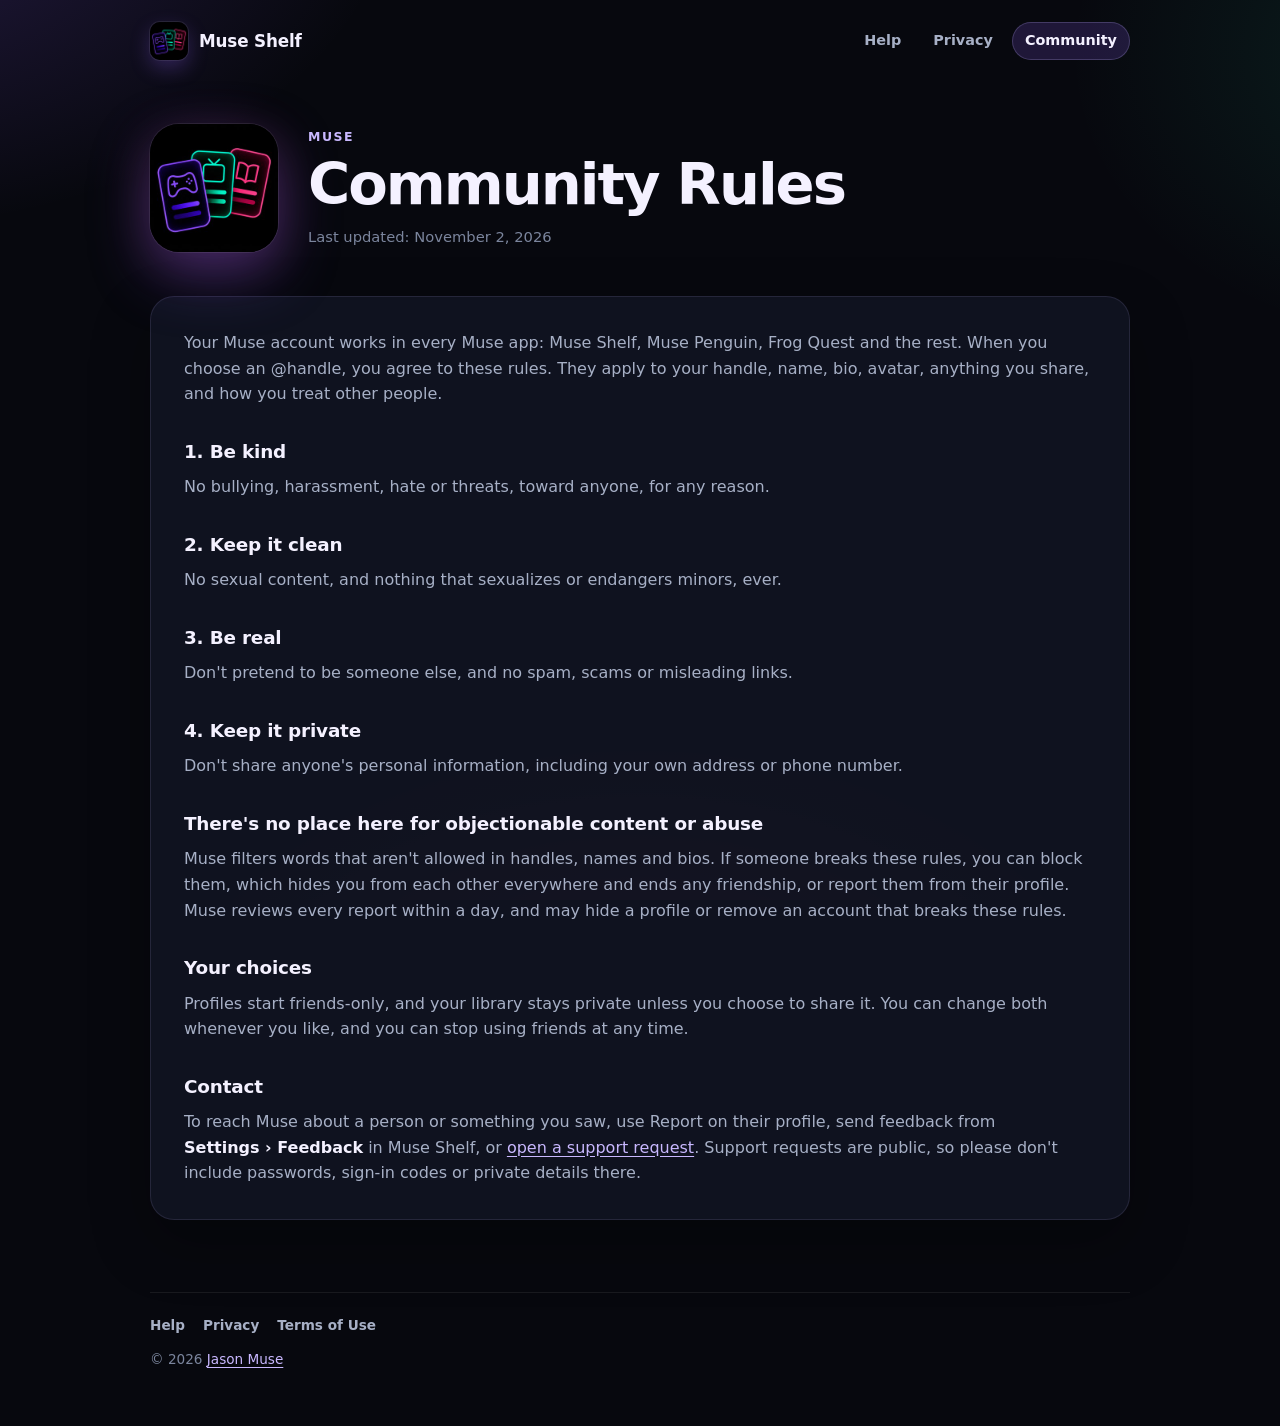
==== community.html @ 9e4001d7 "Explain ad tracking in the privacy policy and add the community rules Muse Shelf 1.1.0 shows ads to " ====
<!doctype html>
<html lang="en">
  <head>
    <meta charset="utf-8" />
    <meta name="viewport" content="width=device-width, initial-scale=1, viewport-fit=cover" />
    <title>Community Rules | Muse</title>
    <meta name="description" content="The rules everyone agrees to before using friends and profiles in Muse apps." />
    <meta name="author" content="Jason Muse" />
    <meta name="theme-color" content="#07080e" />
    <link rel="canonical" href="https://musemedia.app/community" />
    <link rel="icon" href="images/favicon.png" />
    <link rel="apple-touch-icon" href="images/apple-touch-icon.png" />
    <link rel="stylesheet" href="styles.css" />
  </head>
  <body>
    <div class="shell">
      <header class="site-header">
        <a class="brand" href="./">
          <img src="images/muse-shelf-icon.jpg" alt="" width="38" height="38" />
          <span>Muse Shelf</span>
        </a>
        <nav class="nav" aria-label="Muse Shelf pages">
          <a href="./">Help</a>
          <a href="privacy.html">Privacy</a>
          <a href="community.html" aria-current="page">Community</a>
        </nav>
      </header>

      <main>
        <section class="hero" aria-labelledby="page-title">
          <img class="hero-icon" src="images/muse-shelf-icon.jpg" alt="Muse Shelf app icon" width="128" height="128" />
          <div>
            <p class="eyebrow">Muse</p>
            <h1 id="page-title">Community Rules</h1>
            <p class="updated">Last updated: November 2, 2026</p>
          </div>
        </section>

        <article class="policy">
          <p>
            Your Muse account works in every Muse app: Muse Shelf, Muse Penguin, Frog Quest and the
            rest. When you choose an @handle, you agree to these rules. They apply to your handle,
            name, bio, avatar, anything you share, and how you treat other people.
          </p>

          <h2>1. Be kind</h2>
          <p>No bullying, harassment, hate or threats, toward anyone, for any reason.</p>

          <h2>2. Keep it clean</h2>
          <p>No sexual content, and nothing that sexualizes or endangers minors, ever.</p>

          <h2>3. Be real</h2>
          <p>Don't pretend to be someone else, and no spam, scams or misleading links.</p>

          <h2>4. Keep it private</h2>
          <p>Don't share anyone's personal information, including your own address or phone number.</p>

          <h2>There's no place here for objectionable content or abuse</h2>
          <p>
            Muse filters words that aren't allowed in handles, names and bios. If someone breaks
            these rules, you can block them, which hides you from each other everywhere and ends
            any friendship, or report them from their profile. Muse reviews every report within a
            day, and may hide a profile or remove an account that breaks these rules.
          </p>

          <h2>Your choices</h2>
          <p>
            Profiles start friends-only, and your library stays private unless you choose to share
            it. You can change both whenever you like, and you can stop using friends at any time.
          </p>

          <h2>Contact</h2>
          <p>
            To reach Muse about a person or something you saw, use Report on their profile, send
            feedback from <span class="path-text">Settings &rsaquo; Feedback</span> in Muse Shelf, or
            <a href="https://github.com/jasonmuse/muse-media-tracker-support/issues/new/choose" target="_blank" rel="noopener noreferrer">open a support request</a>.
            Support requests are public, so please don't include passwords, sign-in codes or
            private details there.
          </p>
        </article>
      </main>

      <footer class="site-footer">
        <div class="footer-links">
          <a href="./">Help</a>
          <a href="privacy.html">Privacy</a>
          <a href="https://www.apple.com/legal/internet-services/itunes/dev/stdeula/" target="_blank" rel="noopener noreferrer">Terms of Use</a>
        </div>
        <p>&copy; 2026 <a href="https://jasonmuse.github.io/" target="_blank" rel="noopener noreferrer">Jason Muse</a></p>
      </footer>
    </div>
  </body>
</html>
---- styles.css ----
/* Muse Shelf support: the app icon's three neon cards (violet, mint, pink) on near-black. */
:root {
  color-scheme: dark;
  --bg: #07080e;
  --card: rgba(18, 22, 37, 0.74);
  --card-edge: rgba(196, 181, 253, 0.12);
  --ink: #f4f1ff;
  --muted: #a7b0c6;
  --soft: #7b859d;
  --violet: #8b5cf6;
  --violet-ink: #c9b8ff;
  --mint: #2ee6b0;
  --mint-ink: #93f3d5;
  --pink: #ff4f9a;
  --pink-ink: #ffa3c9;
  --radius: 20px;
  font-family:
    -apple-system, BlinkMacSystemFont, "SF Pro Text", "Segoe UI", Inter,
    system-ui, sans-serif;
}

* {
  box-sizing: border-box;
}

html {
  -webkit-text-size-adjust: 100%;
}

body {
  margin: 0;
  min-height: 100vh;
  background:
    radial-gradient(56rem 36rem at -12% -14%, rgba(139, 92, 246, 0.24), transparent 62%),
    radial-gradient(38rem 30rem at 112% 6%, rgba(46, 230, 176, 0.1), transparent 60%),
    radial-gradient(52rem 34rem at 50% 118%, rgba(255, 79, 154, 0.13), transparent 62%),
    var(--bg);
  background-attachment: fixed;
  color: var(--ink);
  line-height: 1.6;
  -webkit-font-smoothing: antialiased;
}

a {
  color: var(--violet-ink);
  text-underline-offset: 3px;
}

a:hover {
  color: #fff;
}

:focus-visible {
  outline: 2px solid var(--violet-ink);
  outline-offset: 3px;
  border-radius: 8px;
}

.shell {
  width: min(980px, calc(100% - 32px));
  margin: 0 auto;
  padding: 22px 0 56px;
}

/* Header */
.site-header {
  display: flex;
  align-items: center;
  justify-content: space-between;
  gap: 16px;
}

.brand {
  display: inline-flex;
  align-items: center;
  gap: 11px;
  color: var(--ink);
  font-weight: 800;
  font-size: 1.05rem;
  letter-spacing: -0.01em;
  text-decoration: none;
}

.brand img {
  width: 38px;
  height: 38px;
  border-radius: 10px;
  box-shadow: 0 0 0 1px rgba(255, 255, 255, 0.08), 0 8px 20px rgba(139, 92, 246, 0.28);
}

.nav {
  display: flex;
  gap: 6px;
}

.nav a {
  padding: 7px 13px;
  border-radius: 999px;
  color: var(--muted);
  font-size: 0.9rem;
  font-weight: 600;
  text-decoration: none;
}

.nav a:hover {
  color: var(--ink);
  background: rgba(255, 255, 255, 0.06);
}

.nav a[aria-current="page"] {
  color: var(--ink);
  background: rgba(139, 92, 246, 0.18);
  box-shadow: inset 0 0 0 1px rgba(196, 181, 253, 0.22);
}

/* Hero */
.hero {
  display: grid;
  grid-template-columns: auto minmax(0, 1fr);
  align-items: center;
  gap: 30px;
  margin: 64px 0 44px;
}

.hero-icon {
  width: 128px;
  height: 128px;
  border-radius: 29px;
  box-shadow:
    0 0 0 1px rgba(255, 255, 255, 0.08),
    0 22px 60px rgba(139, 92, 246, 0.34),
    0 10px 50px rgba(255, 79, 154, 0.14);
}

.eyebrow {
  margin: 0 0 8px;
  color: var(--violet-ink);
  font-size: 0.78rem;
  font-weight: 800;
  letter-spacing: 0.12em;
  text-transform: uppercase;
}

h1 {
  margin: 0;
  font-size: clamp(2.3rem, 6vw, 3.6rem);
  font-weight: 800;
  line-height: 1.05;
  letter-spacing: -0.035em;
}

.lede {
  max-width: 600px;
  margin: 14px 0 0;
  color: var(--muted);
  font-size: 1.08rem;
}

.formerly {
  display: inline-block;
  margin-top: 14px;
  padding: 4px 11px;
  border-radius: 999px;
  color: var(--soft);
  font-size: 0.8rem;
  font-weight: 600;
  background: rgba(255, 255, 255, 0.04);
  box-shadow: inset 0 0 0 1px rgba(255, 255, 255, 0.07);
}

/* The three ways to get help, one per card color in the icon */
.paths {
  display: grid;
  grid-template-columns: repeat(3, minmax(0, 1fr));
  gap: 16px;
}

.path {
  --tone: var(--violet);
  --tone-ink: var(--violet-ink);
  position: relative;
  display: flex;
  flex-direction: column;
  padding: 22px 22px 20px;
  border-radius: var(--radius);
  background: var(--card);
  box-shadow:
    inset 0 0 0 1px color-mix(in srgb, var(--tone) 34%, transparent),
    0 18px 40px rgba(0, 0, 0, 0.32),
    0 0 46px color-mix(in srgb, var(--tone) 10%, transparent);
  -webkit-backdrop-filter: blur(14px);
  backdrop-filter: blur(14px);
}

.path.mint {
  --tone: var(--mint);
  --tone-ink: var(--mint-ink);
}

.path.pink {
  --tone: var(--pink);
  --tone-ink: var(--pink-ink);
}

.path-icon {
  display: grid;
  place-items: center;
  width: 40px;
  height: 40px;
  margin-bottom: 14px;
  border-radius: 12px;
  color: var(--tone-ink);
  background: color-mix(in srgb, var(--tone) 16%, transparent);
}

.path-icon svg {
  width: 21px;
  height: 21px;
}

.path h2 {
  margin: 0 0 6px;
  font-size: 1.08rem;
  letter-spacing: -0.01em;
}

.path p {
  margin: 0;
  color: var(--muted);
  font-size: 0.95rem;
}

.path .action {
  margin-top: auto;
  padding-top: 16px;
}

.button {
  display: inline-flex;
  align-items: center;
  gap: 6px;
  padding: 9px 15px;
  border-radius: 999px;
  color: #0b0b12;
  font-size: 0.9rem;
  font-weight: 700;
  text-decoration: none;
  background: var(--tone-ink);
}

.button:hover {
  color: #0b0b12;
  filter: brightness(1.08);
}

.path-hint {
  display: inline-block;
  padding: 7px 12px;
  border-radius: 10px;
  color: var(--tone-ink);
  font-size: 0.88rem;
  font-weight: 700;
  background: color-mix(in srgb, var(--tone) 12%, transparent);
}

/* Questions */
.section-title {
  margin: 64px 0 6px;
  font-size: 1.6rem;
  letter-spacing: -0.02em;
}

.section-lede {
  margin: 0 0 22px;
  color: var(--muted);
}

.group {
  margin-top: 26px;
}

.group-title {
  display: flex;
  align-items: center;
  gap: 9px;
  margin: 0 0 10px;
  color: var(--muted);
  font-size: 0.8rem;
  font-weight: 800;
  letter-spacing: 0.1em;
  text-transform: uppercase;
}

.group-title::before {
  content: "";
  width: 8px;
  height: 8px;
  border-radius: 3px;
  background: var(--dot, var(--violet));
  box-shadow: 0 0 12px var(--dot, var(--violet));
}

.group.mint {
  --dot: var(--mint);
}

.group.pink {
  --dot: var(--pink);
}

details {
  border-radius: 16px;
  background: var(--card);
  box-shadow: inset 0 0 0 1px var(--card-edge);
}

details + details {
  margin-top: 8px;
}

summary {
  position: relative;
  padding: 15px 48px 15px 18px;
  font-weight: 650;
  cursor: pointer;
  list-style: none;
}

summary::-webkit-details-marker {
  display: none;
}

summary::after {
  content: "";
  position: absolute;
  top: 50%;
  right: 20px;
  width: 8px;
  height: 8px;
  border-right: 2px solid var(--soft);
  border-bottom: 2px solid var(--soft);
  transform: translateY(-70%) rotate(45deg);
  transition: transform 0.2s ease;
}

details[open] summary::after {
  transform: translateY(-30%) rotate(-135deg);
}

.answer {
  padding: 0 18px 16px;
  color: var(--muted);
}

.answer p {
  margin: 0;
}

.answer p + p,
.answer ul {
  margin-top: 10px;
}

.answer ul {
  padding-left: 20px;
}

.answer li + li {
  margin-top: 6px;
}

.answer strong {
  color: var(--ink);
  font-weight: 650;
}

.path-text {
  color: var(--ink);
  font-weight: 600;
  white-space: nowrap;
}

/* Privacy policy */
.policy {
  margin-top: 8px;
  padding: 34px;
  border-radius: 24px;
  background: var(--card);
  box-shadow: inset 0 0 0 1px var(--card-edge), 0 24px 60px rgba(0, 0, 0, 0.3);
}

.policy h2 {
  margin: 30px 0 8px;
  font-size: 1.15rem;
  letter-spacing: -0.01em;
}

.policy h2:first-child {
  margin-top: 0;
}

.policy p,
.policy li {
  color: var(--muted);
}

.policy p {
  margin: 0;
}

.policy p + p,
.policy ul {
  margin-top: 10px;
}

.policy ul {
  padding-left: 20px;
}

.updated {
  margin: 10px 0 0;
  color: var(--soft);
  font-size: 0.92rem;
}

/* Footer */
.site-footer {
  margin-top: 72px;
  padding-top: 22px;
  border-top: 1px solid rgba(255, 255, 255, 0.07);
  color: var(--soft);
  font-size: 0.85rem;
}

.site-footer p {
  margin: 0;
}

.site-footer p + p {
  margin-top: 8px;
}

.footer-links {
  display: flex;
  flex-wrap: wrap;
  gap: 6px 18px;
  margin-bottom: 12px;
}

.footer-links a {
  color: var(--muted);
  font-weight: 600;
  text-decoration: none;
}

.footer-links a:hover {
  color: var(--ink);
}

@media (max-width: 760px) {
  .shell {
    width: calc(100% - 32px);
    padding-top: 16px;
  }

  .hero {
    grid-template-columns: 1fr;
    gap: 20px;
    margin: 40px 0 32px;
  }

  .hero-icon {
    width: 92px;
    height: 92px;
    border-radius: 21px;
  }

  .paths {
    grid-template-columns: 1fr;
  }

  .section-title {
    margin-top: 48px;
  }

  .policy {
    padding: 22px;
  }
}

@media (max-width: 380px) {
  .brand span {
    display: none;
  }
}

@media (prefers-reduced-motion: reduce) {
  summary::after {
    transition: none;
  }
}
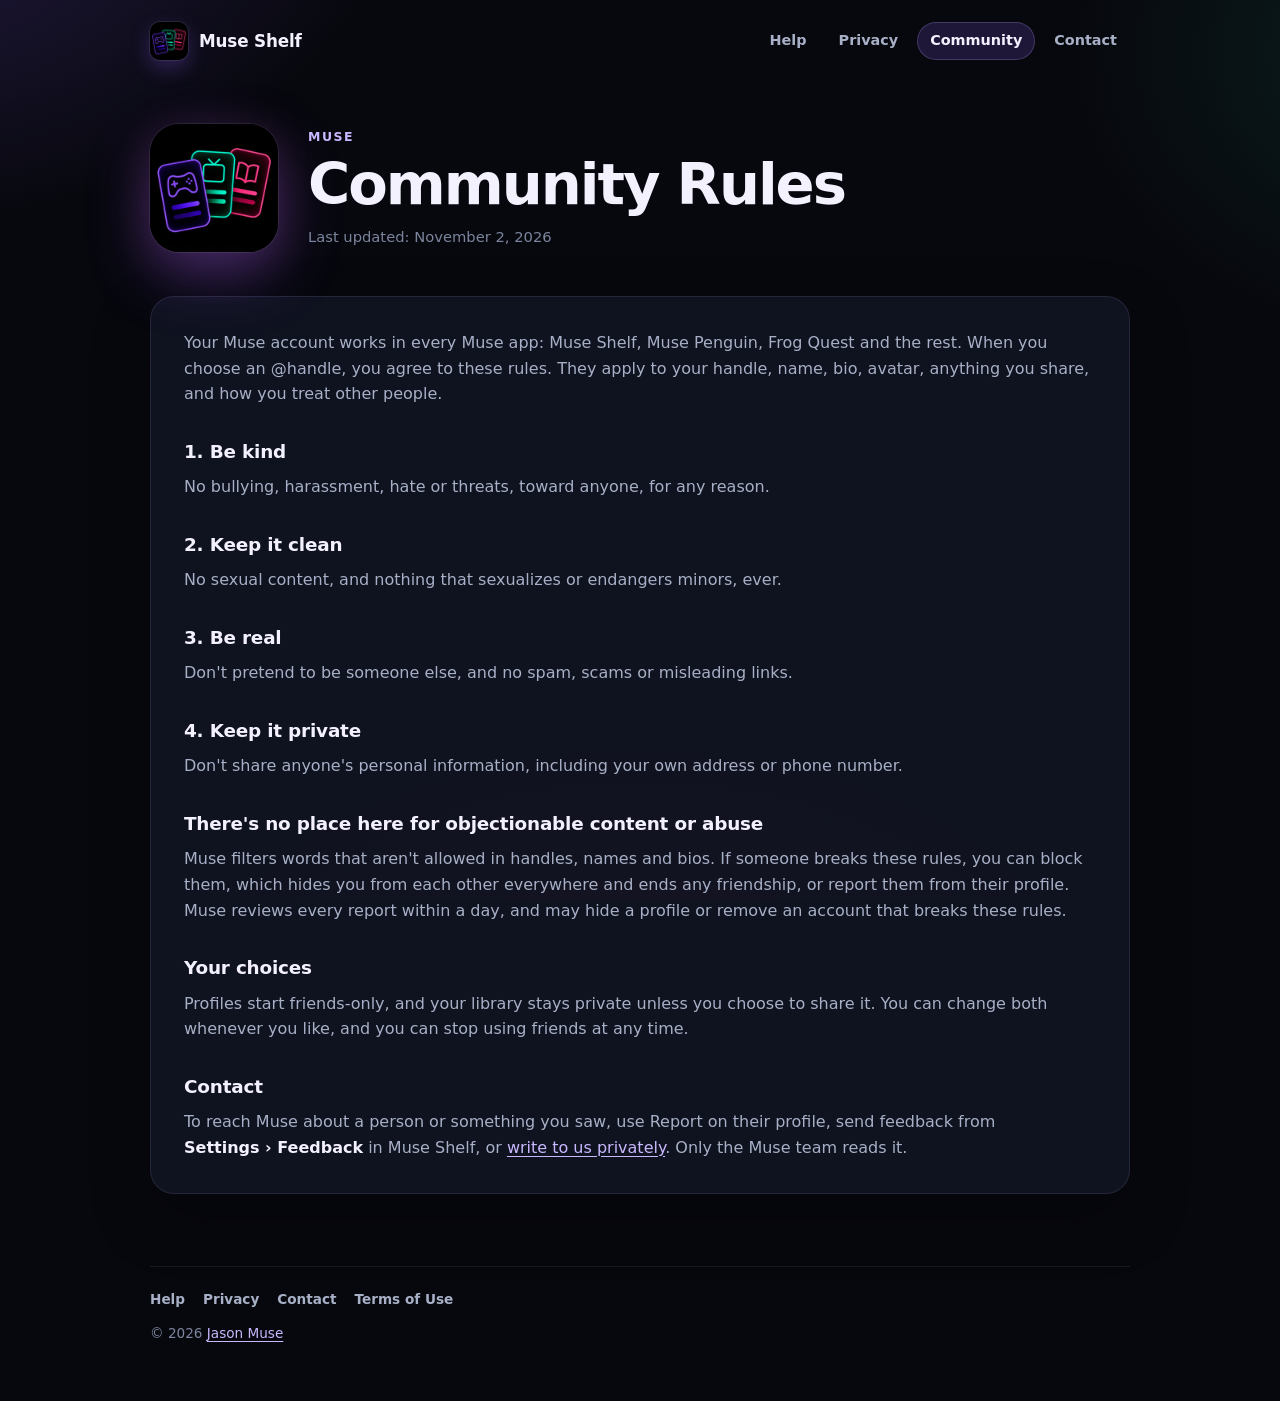
==== commit 6437ca43: "Replace public GitHub support links with a private contact page Co-Authored-By: Claude Opus 5.5 <nor" ====
--- a/community.html
+++ b/community.html
@@ -23,6 +23,7 @@
           <a href="./">Help</a>
           <a href="privacy.html">Privacy</a>
           <a href="community.html" aria-current="page">Community</a>
+          <a href="contact.html">Contact</a>
         </nav>
       </header>
 
@@ -73,9 +74,7 @@
           <p>
             To reach Muse about a person or something you saw, use Report on their profile, send
             feedback from <span class="path-text">Settings &rsaquo; Feedback</span> in Muse Shelf, or
-            <a href="https://github.com/jasonmuse/muse-media-tracker-support/issues/new/choose" target="_blank" rel="noopener noreferrer">open a support request</a>.
-            Support requests are public, so please don't include passwords, sign-in codes or
-            private details there.
+            <a href="contact.html?topic=report">write to us privately</a>. Only the Muse team reads it.
           </p>
         </article>
       </main>
@@ -84,6 +83,7 @@
         <div class="footer-links">
           <a href="./">Help</a>
           <a href="privacy.html">Privacy</a>
+          <a href="contact.html">Contact</a>
           <a href="https://www.apple.com/legal/internet-services/itunes/dev/stdeula/" target="_blank" rel="noopener noreferrer">Terms of Use</a>
         </div>
         <p>&copy; 2026 <a href="https://jasonmuse.github.io/" target="_blank" rel="noopener noreferrer">Jason Muse</a></p>
--- a/styles.css
+++ b/styles.css
@@ -488,9 +488,21 @@
   }
 }
 
-@media (max-width: 380px) {
-  .brand span {
-    display: none;
+/* Phones: the page links get their own row under the brand, so all four always fit. */
+@media (max-width: 560px) {
+  .site-header {
+    flex-wrap: wrap;
+    row-gap: 14px;
+  }
+
+  .nav {
+    width: 100%;
+    justify-content: space-between;
+    gap: 4px;
+  }
+
+  .nav a {
+    padding: 7px 12px;
   }
 }
 
@@ -499,3 +511,249 @@
     transition: none;
   }
 }
+
+/* Contact: a private message to the Muse team */
+.contact {
+  display: grid;
+  gap: 22px;
+  margin-top: 8px;
+  padding: 30px;
+  border-radius: 24px;
+  background: var(--card);
+  box-shadow: inset 0 0 0 1px var(--card-edge), 0 24px 60px rgba(0, 0, 0, 0.3);
+}
+
+.contact[hidden] {
+  display: none;
+}
+
+.topics {
+  display: flex;
+  flex-wrap: wrap;
+  gap: 8px;
+  min-width: 0;
+  margin: 0;
+  padding: 0;
+  border: 0;
+}
+
+.topics legend,
+.field > span {
+  display: block;
+  margin-bottom: 10px;
+  padding: 0;
+  color: var(--ink);
+  font-size: 0.95rem;
+  font-weight: 700;
+}
+
+.field > span em {
+  color: var(--soft);
+  font-style: normal;
+  font-weight: 600;
+}
+
+.topic {
+  position: relative;
+}
+
+.topic input {
+  position: absolute;
+  inset: 0;
+  margin: 0;
+  opacity: 0;
+  cursor: pointer;
+}
+
+.topic span {
+  display: inline-block;
+  padding: 9px 15px;
+  border-radius: 999px;
+  color: var(--muted);
+  font-size: 0.92rem;
+  font-weight: 600;
+  background: rgba(255, 255, 255, 0.05);
+  box-shadow: inset 0 0 0 1px rgba(255, 255, 255, 0.09);
+  transition: color 160ms ease, background 160ms ease, box-shadow 160ms ease;
+}
+
+.topic:hover span {
+  color: var(--ink);
+}
+
+.topic input:checked + span {
+  color: var(--ink);
+  background: color-mix(in srgb, var(--violet) 26%, transparent);
+  box-shadow: inset 0 0 0 1px color-mix(in srgb, var(--violet-ink) 70%, transparent), 0 0 24px color-mix(in srgb, var(--violet) 22%, transparent);
+}
+
+.topic input:focus-visible + span {
+  outline: 2px solid var(--violet-ink);
+  outline-offset: 3px;
+}
+
+.field-row {
+  display: grid;
+  grid-template-columns: repeat(2, minmax(0, 1fr));
+  gap: 16px;
+}
+
+.field {
+  position: relative;
+  display: grid;
+  min-width: 0;
+}
+
+.field[hidden] {
+  display: none;
+}
+
+.field input,
+.field select,
+.field textarea {
+  width: 100%;
+  padding: 12px 14px;
+  border: 0;
+  border-radius: 14px;
+  color: var(--ink);
+  font: inherit;
+  font-size: 1rem;
+  background: rgba(6, 8, 16, 0.62);
+  box-shadow: inset 0 0 0 1px rgba(196, 181, 253, 0.16);
+  transition: box-shadow 160ms ease;
+}
+
+.field textarea {
+  min-height: 150px;
+  padding-bottom: 30px;
+  line-height: 1.5;
+  resize: vertical;
+}
+
+.field input:focus,
+.field select:focus,
+.field textarea:focus {
+  outline: none;
+  box-shadow: inset 0 0 0 1px var(--violet-ink), 0 0 0 4px color-mix(in srgb, var(--violet) 22%, transparent);
+}
+
+.field ::placeholder {
+  color: var(--soft);
+}
+
+.count {
+  position: absolute;
+  right: 14px;
+  bottom: 10px;
+  color: var(--soft);
+  font-size: 0.78rem;
+  font-variant-numeric: tabular-nums;
+  pointer-events: none;
+}
+
+.field-hint {
+  margin-top: 8px;
+  color: var(--soft);
+  font-size: 0.85rem;
+}
+
+.trap {
+  position: absolute;
+  left: -10000px;
+  width: 1px;
+  height: 1px;
+  overflow: hidden;
+}
+
+.form-note {
+  margin: 0;
+  color: var(--muted);
+  font-size: 0.92rem;
+}
+
+.send-row {
+  display: flex;
+  flex-wrap: wrap;
+  align-items: center;
+  gap: 14px;
+}
+
+.button.send,
+.button.ghost {
+  border: 0;
+  font: inherit;
+  font-weight: 700;
+  cursor: pointer;
+}
+
+.button.send {
+  padding: 12px 24px;
+  font-size: 1rem;
+  background: linear-gradient(135deg, #e4dbff, var(--violet-ink) 55%, #a68afa);
+  box-shadow: 0 10px 30px color-mix(in srgb, var(--violet) 30%, transparent);
+}
+
+.button.send[disabled] {
+  opacity: 0.6;
+  cursor: progress;
+}
+
+.button.ghost {
+  color: var(--ink);
+  background: rgba(255, 255, 255, 0.07);
+  box-shadow: inset 0 0 0 1px rgba(255, 255, 255, 0.12);
+}
+
+.button.ghost:hover {
+  color: var(--ink);
+}
+
+.status {
+  margin: 0;
+  color: var(--muted);
+  font-size: 0.92rem;
+}
+
+.status.error {
+  color: var(--pink-ink);
+}
+
+.sent {
+  justify-items: start;
+  gap: 12px;
+}
+
+.sent:focus {
+  outline: none;
+}
+
+.sent h2 {
+  margin: 0;
+  font-size: 1.3rem;
+  letter-spacing: -0.01em;
+}
+
+.sent p {
+  margin: 0 0 6px;
+  color: var(--muted);
+}
+
+.sent-icon {
+  display: grid;
+  place-items: center;
+  width: 46px;
+  height: 46px;
+  border-radius: 14px;
+  color: var(--mint-ink);
+  background: color-mix(in srgb, var(--mint) 16%, transparent);
+}
+
+@media (max-width: 760px) {
+  .contact {
+    padding: 22px;
+  }
+
+  .field-row {
+    grid-template-columns: 1fr;
+  }
+}
